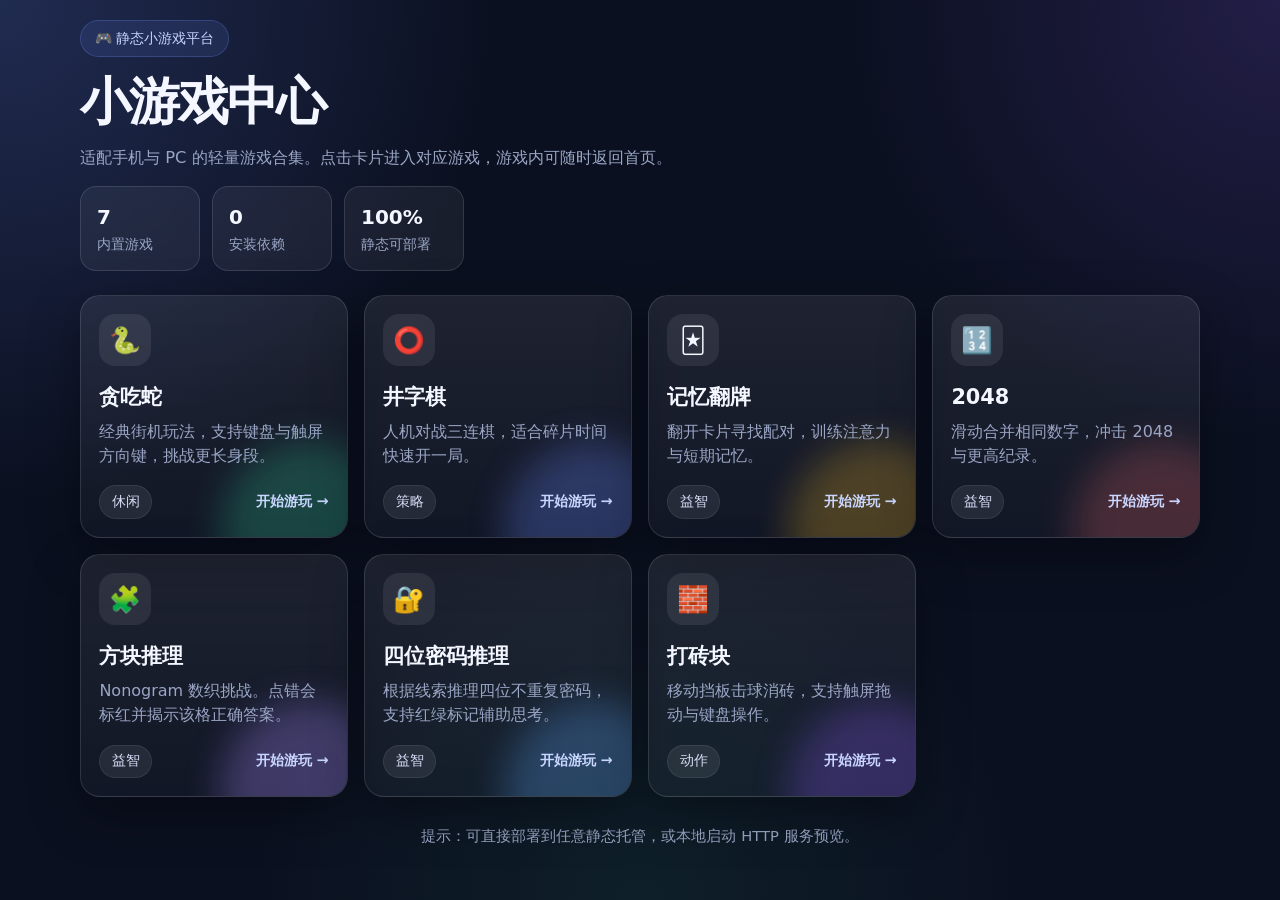
==== index.html @ 21e4bbce "接入方块推理并修复点错无反馈问题 修复错误提示与标红被刷新覆盖的问题：点错会扣生命、标红并显示该格正确答案，同时将游戏并入平台入口。" ====
<!DOCTYPE html>
<html lang="zh-CN">
<head>
  <meta charset="UTF-8" />
  <meta name="viewport" content="width=device-width, initial-scale=1, viewport-fit=cover" />
  <meta name="theme-color" content="#0b1020" />
  <title>小游戏中心</title>
  <link rel="stylesheet" href="css/style.css" />
</head>
<body>
  <main class="page anim-page">
    <section class="hero anim-stagger">
      <div class="hero-badge">🎮 静态小游戏平台</div>
      <h1>小游戏中心</h1>
      <p>适配手机与 PC 的轻量游戏合集。点击卡片进入对应游戏，游戏内可随时返回首页。</p>
      <div class="stats">
        <div class="stat"><strong>7</strong><span>内置游戏</span></div>
        <div class="stat"><strong>0</strong><span>安装依赖</span></div>
        <div class="stat"><strong>100%</strong><span>静态可部署</span></div>
      </div>
    </section>

    <section class="game-grid anim-stagger" aria-label="游戏列表">
      <a class="game-card" href="games/snake/index.html" style="--accent: rgba(52, 211, 153, 0.45)">
        <div class="icon">🐍</div>
        <h2>贪吃蛇</h2>
        <p>经典街机玩法，支持键盘与触屏方向键，挑战更长身段。</p>
        <div class="meta">
          <span class="pill">休闲</span>
          <span class="play-link">开始游玩 →</span>
        </div>
      </a>

      <a class="game-card" href="games/tictactoe/index.html" style="--accent: rgba(108, 140, 255, 0.5)">
        <div class="icon">⭕</div>
        <h2>井字棋</h2>
        <p>人机对战三连棋，适合碎片时间快速开一局。</p>
        <div class="meta">
          <span class="pill">策略</span>
          <span class="play-link">开始游玩 →</span>
        </div>
      </a>

      <a class="game-card" href="games/memory/index.html" style="--accent: rgba(251, 191, 36, 0.45)">
        <div class="icon">🃏</div>
        <h2>记忆翻牌</h2>
        <p>翻开卡片寻找配对，训练注意力与短期记忆。</p>
        <div class="meta">
          <span class="pill">益智</span>
          <span class="play-link">开始游玩 →</span>
        </div>
      </a>

      <a class="game-card" href="games/2048/index.html" style="--accent: rgba(248, 113, 113, 0.42)">
        <div class="icon">🔢</div>
        <h2>2048</h2>
        <p>滑动合并相同数字，冲击 2048 与更高纪录。</p>
        <div class="meta">
          <span class="pill">益智</span>
          <span class="play-link">开始游玩 →</span>
        </div>
      </a>



      <a class="game-card" href="games/nonogram/index.html" style="--accent: rgba(167, 139, 250, 0.55)">
        <div class="icon">🧩</div>
        <h2>方块推理</h2>
        <p>Nonogram 数织挑战。点错会标红并揭示该格正确答案。</p>
        <div class="meta">
          <span class="pill">益智</span>
          <span class="play-link">开始游玩 →</span>
        </div>
      </a>

      <a class="game-card" href="games/password/index.html" style="--accent: rgba(96, 165, 250, 0.5)">
        <div class="icon">🔐</div>
        <h2>四位密码推理</h2>
        <p>根据线索推理四位不重复密码，支持红绿标记辅助思考。</p>
        <div class="meta">
          <span class="pill">益智</span>
          <span class="play-link">开始游玩 →</span>
        </div>
      </a>

      <a class="game-card" href="games/breakout/index.html" style="--accent: rgba(139, 92, 246, 0.5)">
        <div class="icon">🧱</div>
        <h2>打砖块</h2>
        <p>移动挡板击球消砖，支持触屏拖动与键盘操作。</p>
        <div class="meta">
          <span class="pill">动作</span>
          <span class="play-link">开始游玩 →</span>
        </div>
      </a>
    </section>

    <p class="footer-note">提示：可直接部署到任意静态托管，或本地启动 HTTP 服务预览。</p>
  </main>
</body>
</html>
---- css/style.css ----
:root {
  --bg: #0b1020;
  --bg-soft: #121933;
  --card: rgba(255, 255, 255, 0.06);
  --card-hover: rgba(255, 255, 255, 0.1);
  --border: rgba(255, 255, 255, 0.12);
  --text: #f4f7ff;
  --muted: #9aa6c5;
  --primary: #6c8cff;
  --primary-2: #8b5cf6;
  --success: #34d399;
  --danger: #f87171;
  --warning: #fbbf24;
  --shadow: 0 18px 50px rgba(0, 0, 0, 0.35);
  --radius: 20px;
  --safe-top: env(safe-area-inset-top, 0px);
  --safe-bottom: env(safe-area-inset-bottom, 0px);
  --safe-left: env(safe-area-inset-left, 0px);
  --safe-right: env(safe-area-inset-right, 0px);
}

* {
  box-sizing: border-box;
  -webkit-tap-highlight-color: transparent;
}

html, body {
  margin: 0;
  padding: 0;
  min-height: 100%;
}

body {
  font-family: "SF Pro Display", "PingFang SC", "Segoe UI", system-ui, -apple-system, sans-serif;
  color: var(--text);
  background:
    radial-gradient(circle at top left, rgba(108, 140, 255, 0.22), transparent 32%),
    radial-gradient(circle at top right, rgba(139, 92, 246, 0.18), transparent 28%),
    radial-gradient(circle at bottom, rgba(52, 211, 153, 0.08), transparent 35%),
    var(--bg);
  background-attachment: fixed;
  line-height: 1.5;
}

a {
  color: inherit;
  text-decoration: none;
}

button, input {
  font: inherit;
}

.page {
  width: min(1120px, calc(100% - 2rem));
  margin: 0 auto;
  padding: calc(1.25rem + var(--safe-top)) 0 calc(2rem + var(--safe-bottom));
}

.hero {
  display: grid;
  gap: 1rem;
  margin-bottom: 1.5rem;
}

.hero-badge {
  display: inline-flex;
  align-items: center;
  gap: 0.5rem;
  width: fit-content;
  padding: 0.45rem 0.85rem;
  border-radius: 999px;
  background: rgba(108, 140, 255, 0.12);
  border: 1px solid rgba(108, 140, 255, 0.25);
  color: #c7d4ff;
  font-size: 0.875rem;
}

.hero h1 {
  margin: 0;
  font-size: clamp(2rem, 5vw, 3.2rem);
  letter-spacing: -0.04em;
  line-height: 1.1;
}

.hero p {
  margin: 0;
  max-width: 42rem;
  color: var(--muted);
  font-size: 1.02rem;
}

.stats {
  display: flex;
  flex-wrap: wrap;
  gap: 0.75rem;
}

.stat {
  min-width: 7.5rem;
  padding: 0.9rem 1rem;
  border-radius: 16px;
  background: var(--card);
  border: 1px solid var(--border);
  backdrop-filter: blur(12px);
}

.stat strong {
  display: block;
  font-size: 1.25rem;
}

.stat span {
  color: var(--muted);
  font-size: 0.875rem;
}

.game-grid {
  display: grid;
  grid-template-columns: repeat(auto-fill, minmax(240px, 1fr));
  gap: 1rem;
}

.game-card {
  position: relative;
  overflow: hidden;
  display: flex;
  flex-direction: column;
  min-height: 240px;
  padding: 1.15rem;
  border-radius: var(--radius);
  background: linear-gradient(180deg, rgba(255, 255, 255, 0.08), rgba(255, 255, 255, 0.03));
  border: 1px solid var(--border);
  box-shadow: var(--shadow);
  transition: transform 0.2s ease, border-color 0.2s ease, background 0.2s ease;
}

.game-card::before {
  content: "";
  position: absolute;
  inset: auto -20% -35% auto;
  width: 180px;
  height: 180px;
  border-radius: 50%;
  background: var(--accent, rgba(108, 140, 255, 0.35));
  filter: blur(18px);
  opacity: 0.55;
  pointer-events: none;
}

.game-card:hover,
.game-card:focus-visible {
  transform: translateY(-4px);
  border-color: rgba(255, 255, 255, 0.22);
  background: var(--card-hover);
  outline: none;
}

.game-card .icon {
  position: relative;
  z-index: 1;
  width: 3.2rem;
  height: 3.2rem;
  display: grid;
  place-items: center;
  border-radius: 16px;
  background: rgba(255, 255, 255, 0.08);
  font-size: 1.6rem;
  margin-bottom: 1rem;
}

.game-card h2 {
  position: relative;
  z-index: 1;
  margin: 0 0 0.45rem;
  font-size: 1.3rem;
}

.game-card p {
  position: relative;
  z-index: 1;
  margin: 0;
  color: var(--muted);
  flex: 1;
}

.game-card .meta {
  position: relative;
  z-index: 1;
  display: flex;
  justify-content: space-between;
  align-items: center;
  gap: 0.75rem;
  margin-top: 1.1rem;
  color: #d7def7;
  font-size: 0.9rem;
}

.pill {
  display: inline-flex;
  align-items: center;
  padding: 0.3rem 0.7rem;
  border-radius: 999px;
  background: rgba(255, 255, 255, 0.08);
  border: 1px solid rgba(255, 255, 255, 0.08);
}

.play-link {
  color: #c9d6ff;
  font-weight: 600;
}

.footer-note {
  margin-top: 1.75rem;
  color: var(--muted);
  font-size: 0.92rem;
  text-align: center;
}

/* Shared game shell */
.game-shell {
  width: min(960px, calc(100% - 1.5rem));
  margin: 0 auto;
  padding: calc(1rem + var(--safe-top)) 0 calc(1.5rem + var(--safe-bottom));
}

.topbar {
  display: flex;
  align-items: center;
  justify-content: space-between;
  gap: 0.75rem;
  margin-bottom: 1rem;
}

.topbar h1 {
  margin: 0;
  font-size: clamp(1.35rem, 4vw, 1.9rem);
  letter-spacing: -0.03em;
}

.btn {
  appearance: none;
  border: 1px solid var(--border);
  background: rgba(255, 255, 255, 0.06);
  color: var(--text);
  border-radius: 14px;
  padding: 0.7rem 1rem;
  cursor: pointer;
  transition: transform 0.15s ease, background 0.15s ease, border-color 0.15s ease;
  white-space: nowrap;
}

.btn:hover,
.btn:focus-visible {
  background: rgba(255, 255, 255, 0.12);
  border-color: rgba(255, 255, 255, 0.22);
  outline: none;
}

.btn:active {
  transform: scale(0.98);
}

.btn-primary {
  background: linear-gradient(135deg, var(--primary), var(--primary-2));
  border-color: transparent;
  color: white;
  font-weight: 600;
}

.btn-primary:hover,
.btn-primary:focus-visible {
  background: linear-gradient(135deg, #7b98ff, #9b74ff);
}

.panel {
  background: rgba(255, 255, 255, 0.05);
  border: 1px solid var(--border);
  border-radius: var(--radius);
  box-shadow: var(--shadow);
  padding: 1rem;
}

.panel + .panel {
  margin-top: 1rem;
}

.score-row {
  display: flex;
  flex-wrap: wrap;
  gap: 0.75rem;
  margin-bottom: 1rem;
}

.score-box {
  flex: 1;
  min-width: 100px;
  padding: 0.85rem 1rem;
  border-radius: 16px;
  background: rgba(255, 255, 255, 0.05);
  border: 1px solid var(--border);
}

.score-box span {
  display: block;
  color: var(--muted);
  font-size: 0.82rem;
}

.score-box strong {
  font-size: 1.35rem;
}

.hint {
  color: var(--muted);
  font-size: 0.92rem;
  margin: 0.75rem 0 0;
}

.canvas-wrap {
  display: grid;
  place-items: center;
  overflow: hidden;
}

canvas, .board {
  max-width: 100%;
  touch-action: none;
  border-radius: 16px;
  background: #0a0f1d;
  border: 1px solid var(--border);
}

.controls {
  display: grid;
  grid-template-columns: repeat(3, minmax(0, 1fr));
  gap: 0.6rem;
  max-width: 240px;
  margin: 1rem auto 0;
}

.controls .btn {
  min-height: 48px;
}

.controls .spacer {
  visibility: hidden;
}

.status {
  min-height: 1.5rem;
  margin: 0.75rem 0 0;
  color: #d7def7;
  font-weight: 600;
}

@media (max-width: 640px) {
  .page {
    width: min(100%, calc(100% - 1.25rem));
  }

  .game-shell {
    width: min(100%, calc(100% - 1rem));
  }

  .topbar {
    flex-wrap: wrap;
  }

  .hero p {
    font-size: 0.98rem;
  }
}


/* ===== Animations ===== */
@keyframes gc-fade-up {
  from { opacity: 0; transform: translateY(18px); }
  to { opacity: 1; transform: translateY(0); }
}

@keyframes gc-fade-in {
  from { opacity: 0; }
  to { opacity: 1; }
}

@keyframes gc-pop {
  0% { transform: scale(0.7); opacity: 0; }
  70% { transform: scale(1.08); opacity: 1; }
  100% { transform: scale(1); opacity: 1; }
}

@keyframes gc-pulse {
  0%, 100% { transform: scale(1); }
  50% { transform: scale(1.06); }
}

@keyframes gc-shake {
  0%, 100% { transform: translateX(0); }
  20% { transform: translateX(-6px); }
  40% { transform: translateX(6px); }
  60% { transform: translateX(-4px); }
  80% { transform: translateX(4px); }
}

@keyframes gc-glow {
  0%, 100% { box-shadow: 0 0 0 0 rgba(108, 140, 255, 0.0); }
  50% { box-shadow: 0 0 0 8px rgba(108, 140, 255, 0.12); }
}

@keyframes gc-score-bump {
  0% { transform: scale(1); }
  40% { transform: scale(1.18); color: #a5b4fc; }
  100% { transform: scale(1); }
}

@keyframes gc-win-flash {
  0%, 100% { filter: brightness(1); }
  50% { filter: brightness(1.25); }
}

@keyframes gc-float {
  0%, 100% { transform: translateY(0); }
  50% { transform: translateY(-4px); }
}

.anim-page {
  animation: gc-fade-up 0.55s ease both;
}

.anim-stagger > * {
  animation: gc-fade-up 0.5s ease both;
}

.anim-stagger > *:nth-child(1) { animation-delay: 0.04s; }
.anim-stagger > *:nth-child(2) { animation-delay: 0.1s; }
.anim-stagger > *:nth-child(3) { animation-delay: 0.16s; }
.anim-stagger > *:nth-child(4) { animation-delay: 0.22s; }
.anim-stagger > *:nth-child(5) { animation-delay: 0.28s; }
.anim-stagger > *:nth-child(6) { animation-delay: 0.34s; }
.anim-stagger > *:nth-child(7) { animation-delay: 0.4s; }
.anim-stagger > *:nth-child(8) { animation-delay: 0.46s; }

.game-card {
  transition: transform 0.28s cubic-bezier(.2,.8,.2,1), border-color 0.2s ease, background 0.2s ease, box-shadow 0.28s ease;
}

.game-card:hover,
.game-card:focus-visible {
  box-shadow: 0 22px 55px rgba(0, 0, 0, 0.42);
}

.game-card .icon {
  transition: transform 0.28s ease;
  animation: gc-float 3.2s ease-in-out infinite;
}

.game-card:hover .icon,
.game-card:focus-visible .icon {
  transform: scale(1.08) rotate(-4deg);
  animation: none;
}

.game-card .play-link {
  transition: transform 0.2s ease, color 0.2s ease;
}

.game-card:hover .play-link {
  transform: translateX(4px);
  color: #e8edff;
}

.btn, .btn-primary {
  transition: transform 0.15s ease, background 0.15s ease, border-color 0.15s ease, box-shadow 0.2s ease;
}

.btn-primary:hover,
.btn-primary:focus-visible {
  box-shadow: 0 10px 24px rgba(108, 140, 255, 0.28);
}

.score-box strong.bump {
  display: inline-block;
  animation: gc-score-bump 0.35s ease;
}

.status.success-anim,
.success-anim {
  animation: gc-pop 0.4s ease;
  color: var(--success);
}

.status.fail-anim,
.fail-anim {
  animation: gc-shake 0.4s ease;
  color: var(--danger);
}

.score-box strong {
  display: inline-block;
  transform-origin: center;
}

.panel {
  animation: gc-fade-up 0.45s ease both;
}

.topbar {
  animation: gc-fade-in 0.35s ease both;
}

@media (prefers-reduced-motion: reduce) {
  *, *::before, *::after {
    animation: none !important;
    transition: none !important;
  }
}
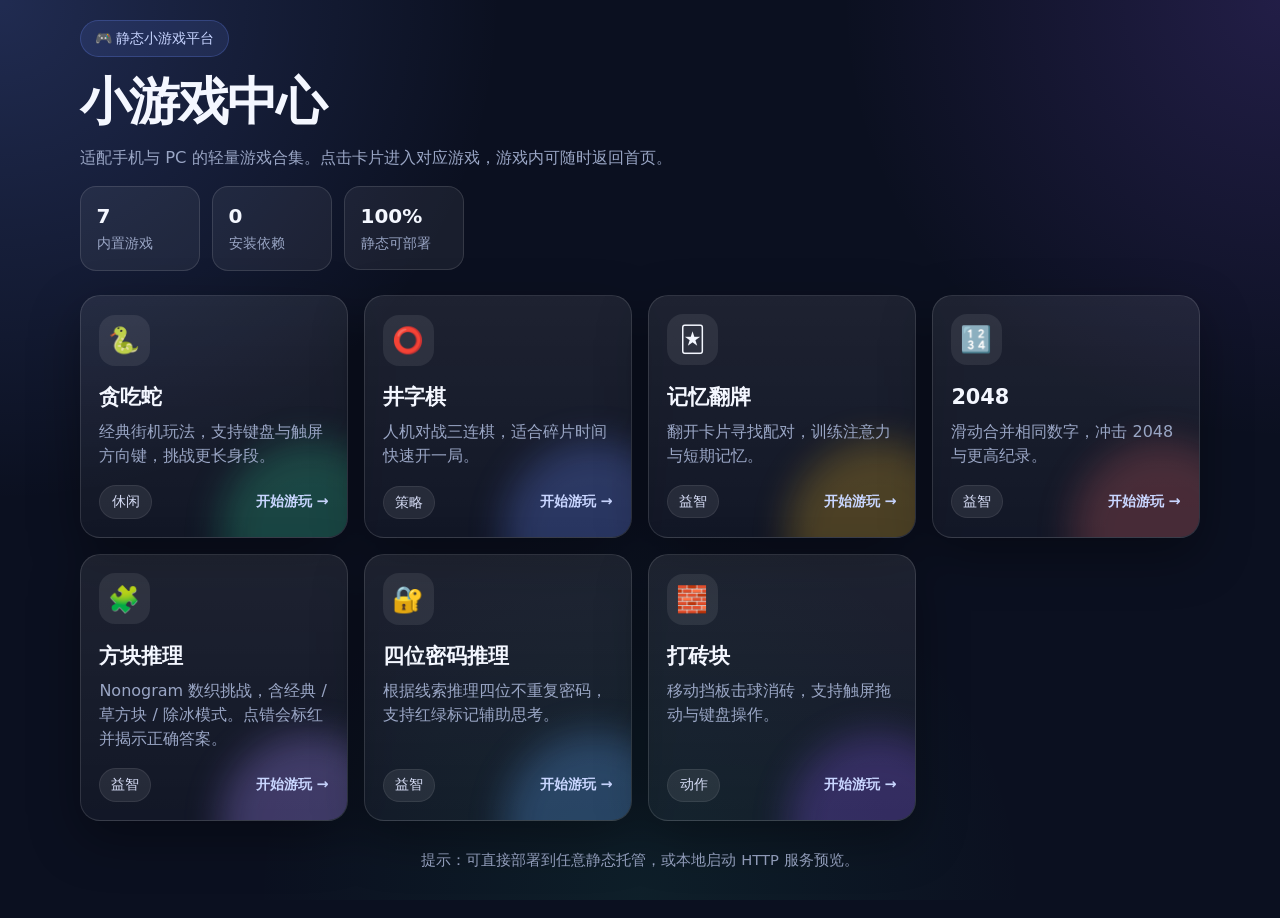
==== commit e120616f: "为方块推理增加草方块与除冰模式" ====
--- a/index.html
+++ b/index.html
@@ -66,7 +66,7 @@
       <a class="game-card" href="games/nonogram/index.html" style="--accent: rgba(167, 139, 250, 0.55)">
         <div class="icon">🧩</div>
         <h2>方块推理</h2>
-        <p>Nonogram 数织挑战。点错会标红并揭示该格正确答案。</p>
+        <p>Nonogram 数织挑战，含经典 / 草方块 / 除冰模式。点错会标红并揭示正确答案。</p>
         <div class="meta">
           <span class="pill">益智</span>
           <span class="play-link">开始游玩 →</span>
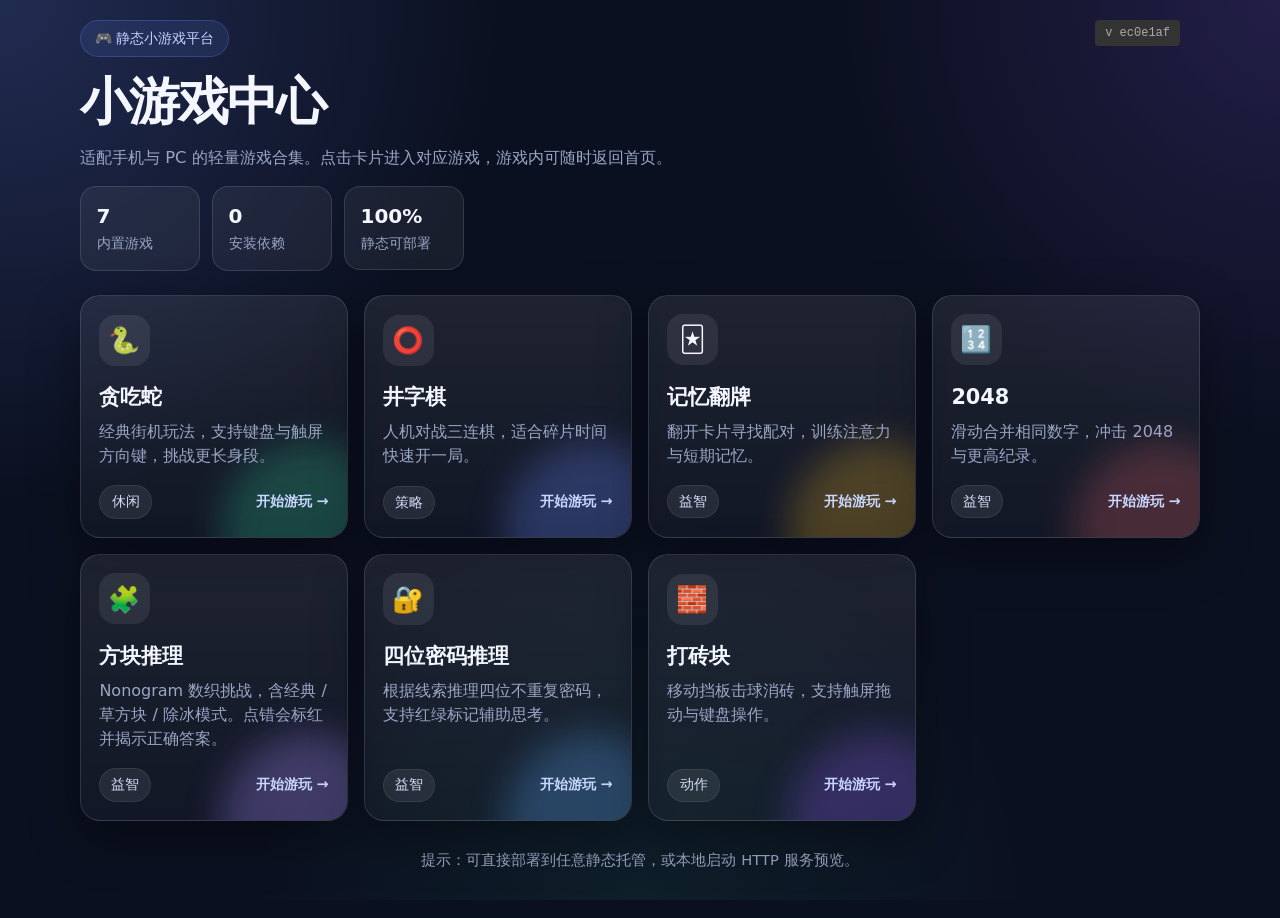
==== commit 3512e5e9: ""添加版本号到游戏中心右上角"" ====
--- a/index.html
+++ b/index.html
@@ -9,7 +9,7 @@
 </head>
 <body>
   <main class="page anim-page">
-    <section class="hero anim-stagger">
+    <section class="hero anim-stagger"><div style="position: absolute; top: 20px; right: 20px; background: #333; color: #aaa; padding: 4px 10px; border-radius: 4px; font-size: 12px; font-family: monospace;">v ec0e1af</div>
       <div class="hero-badge">🎮 静态小游戏平台</div>
       <h1>小游戏中心</h1>
       <p>适配手机与 PC 的轻量游戏合集。点击卡片进入对应游戏，游戏内可随时返回首页。</p>
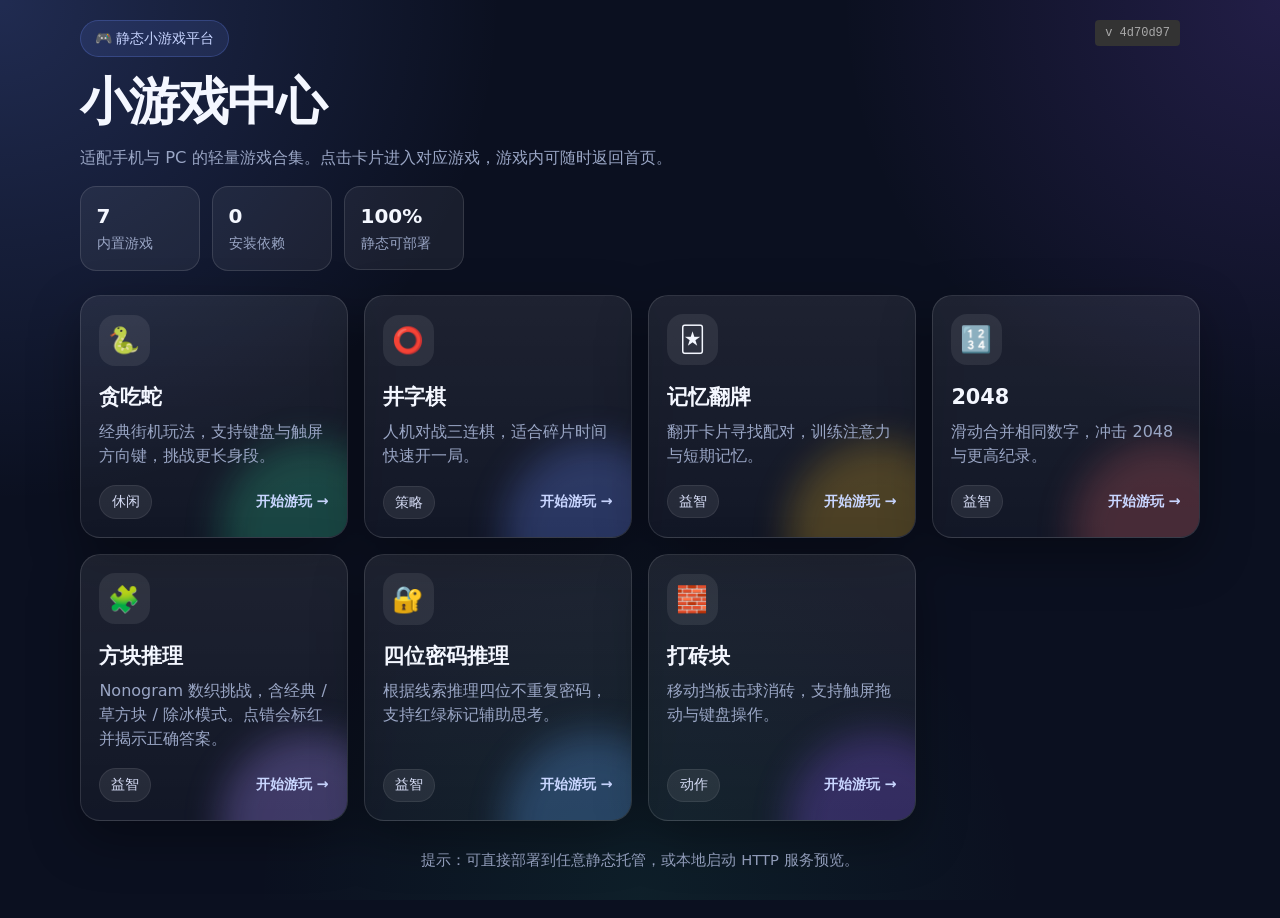
==== commit b5fec7a1: "更新方块推理游戏小版本号至 v 4d70d97" ====
--- a/index.html
+++ b/index.html
@@ -9,7 +9,7 @@
 </head>
 <body>
   <main class="page anim-page">
-    <section class="hero anim-stagger"><div style="position: absolute; top: 20px; right: 20px; background: #333; color: #aaa; padding: 4px 10px; border-radius: 4px; font-size: 12px; font-family: monospace;">v ec0e1af</div>
+    <section class="hero anim-stagger"><div style="position: absolute; top: 20px; right: 20px; background: #333; color: #aaa; padding: 4px 10px; border-radius: 4px; font-size: 12px; font-family: monospace;">v 4d70d97</div>
       <div class="hero-badge">🎮 静态小游戏平台</div>
       <h1>小游戏中心</h1>
       <p>适配手机与 PC 的轻量游戏合集。点击卡片进入对应游戏，游戏内可随时返回首页。</p>
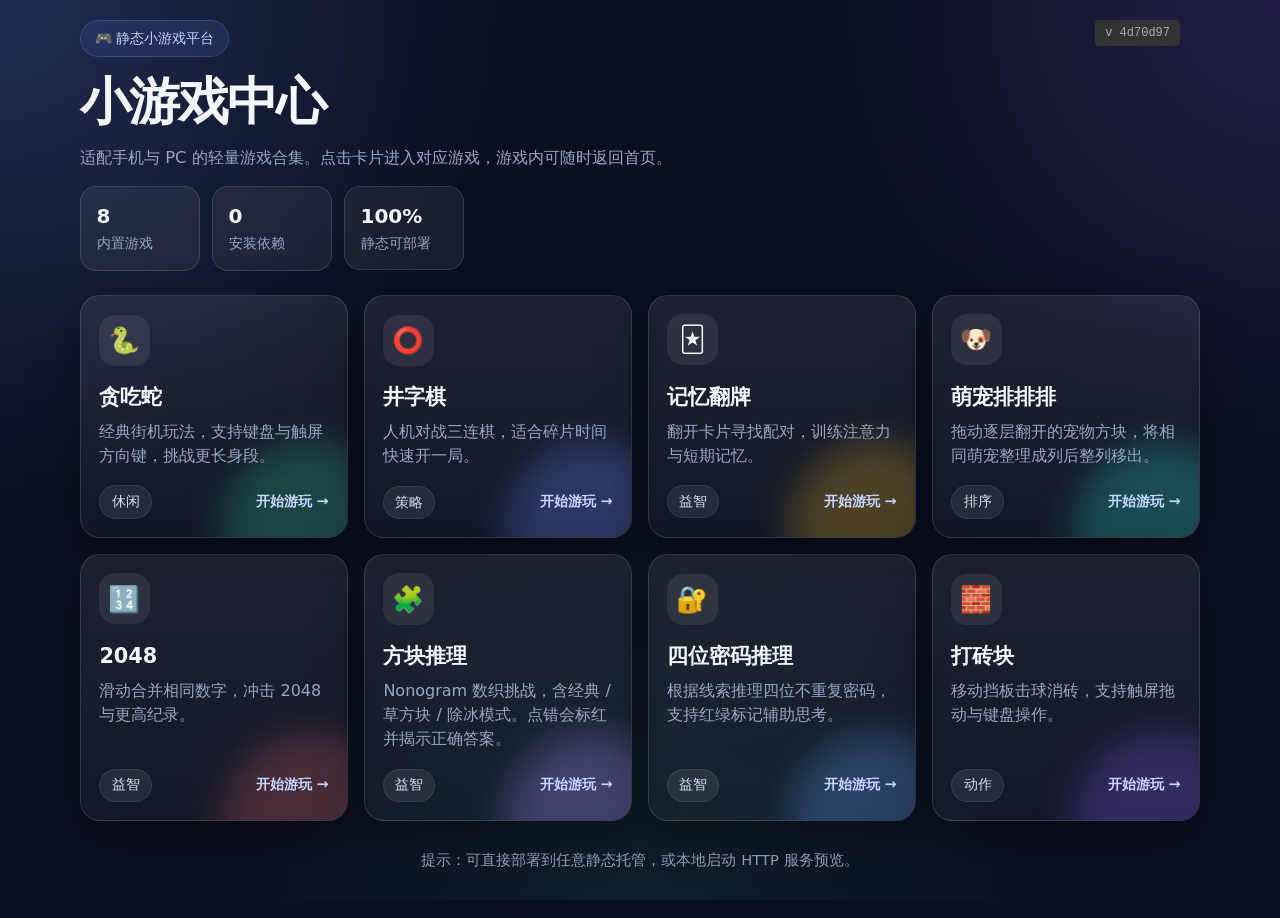
==== commit 05459a6d: "新增萌宠排排排游戏" ====
--- a/index.html
+++ b/index.html
@@ -14,7 +14,7 @@
       <h1>小游戏中心</h1>
       <p>适配手机与 PC 的轻量游戏合集。点击卡片进入对应游戏，游戏内可随时返回首页。</p>
       <div class="stats">
-        <div class="stat"><strong>7</strong><span>内置游戏</span></div>
+        <div class="stat"><strong>8</strong><span>内置游戏</span></div>
         <div class="stat"><strong>0</strong><span>安装依赖</span></div>
         <div class="stat"><strong>100%</strong><span>静态可部署</span></div>
       </div>
@@ -47,6 +47,16 @@
         <p>翻开卡片寻找配对，训练注意力与短期记忆。</p>
         <div class="meta">
           <span class="pill">益智</span>
+          <span class="play-link">开始游玩 →</span>
+        </div>
+      </a>
+
+      <a class="game-card" href="games/pet-match/index.html" style="--accent: rgba(45, 212, 191, 0.5)">
+        <div class="icon">🐶</div>
+        <h2>萌宠排排排</h2>
+        <p>拖动逐层翻开的宠物方块，将相同萌宠整理成列后整列移出。</p>
+        <div class="meta">
+          <span class="pill">排序</span>
           <span class="play-link">开始游玩 →</span>
         </div>
       </a>
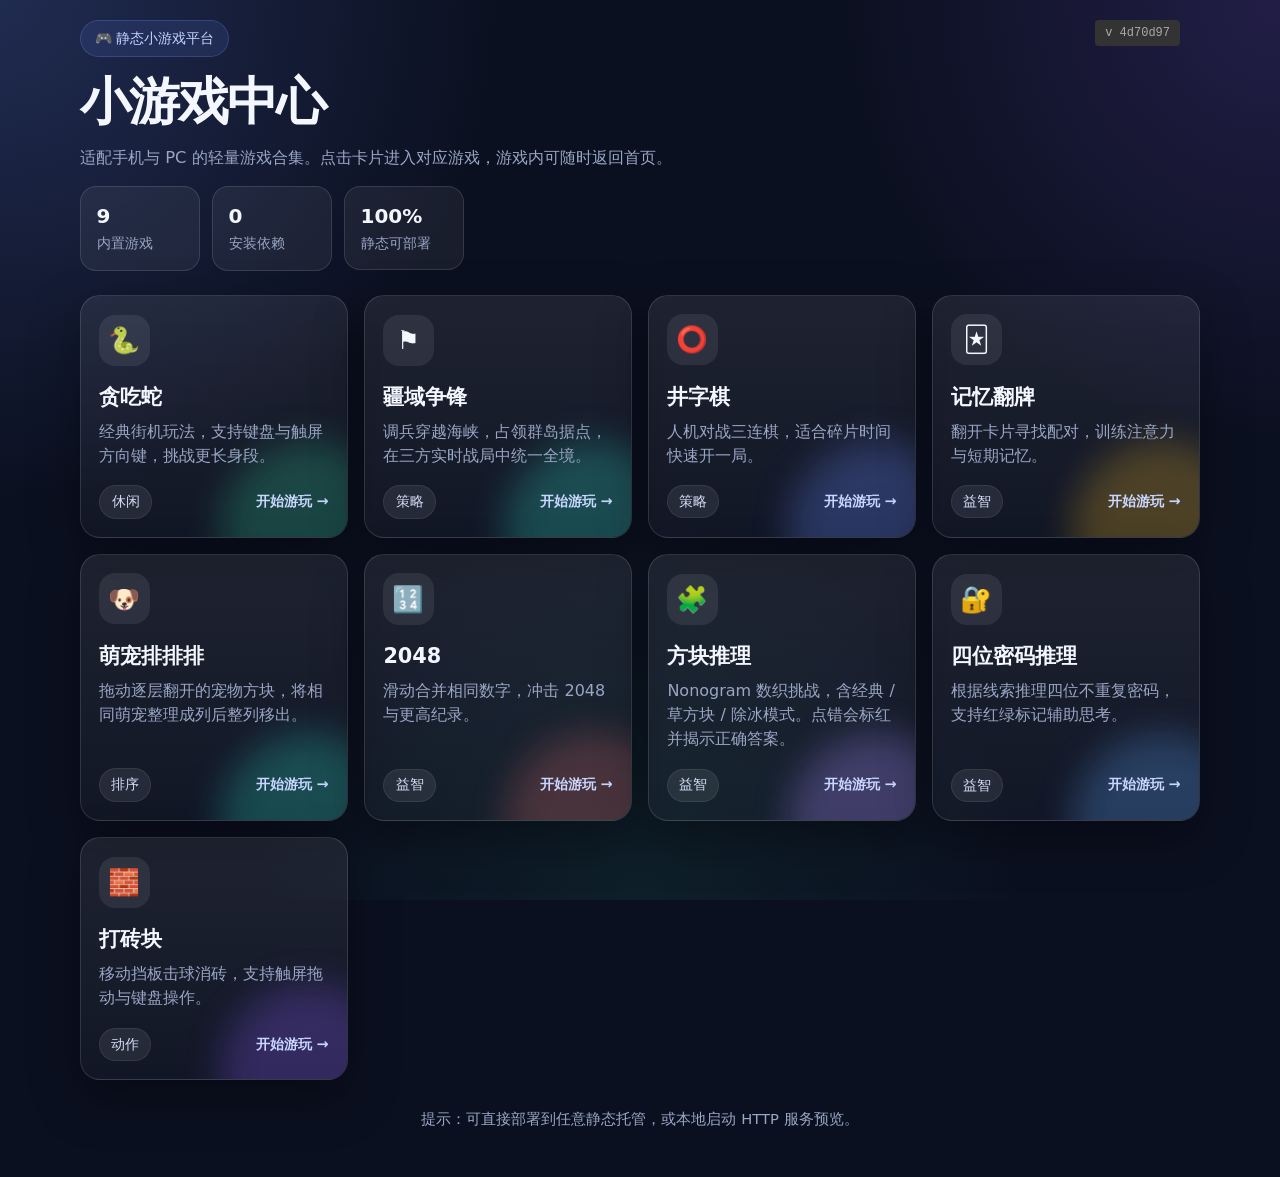
==== commit d2872d2b: "新增疆域争锋地图大战游戏" ====
--- a/index.html
+++ b/index.html
@@ -14,7 +14,7 @@
       <h1>小游戏中心</h1>
       <p>适配手机与 PC 的轻量游戏合集。点击卡片进入对应游戏，游戏内可随时返回首页。</p>
       <div class="stats">
-        <div class="stat"><strong>8</strong><span>内置游戏</span></div>
+        <div class="stat"><strong>9</strong><span>内置游戏</span></div>
         <div class="stat"><strong>0</strong><span>安装依赖</span></div>
         <div class="stat"><strong>100%</strong><span>静态可部署</span></div>
       </div>
@@ -27,6 +27,16 @@
         <p>经典街机玩法，支持键盘与触屏方向键，挑战更长身段。</p>
         <div class="meta">
           <span class="pill">休闲</span>
+          <span class="play-link">开始游玩 →</span>
+        </div>
+      </a>
+
+      <a class="game-card" href="games/map-war/index.html" style="--accent: rgba(49, 211, 189, 0.5)">
+        <div class="icon">⚑</div>
+        <h2>疆域争锋</h2>
+        <p>调兵穿越海峡，占领群岛据点，在三方实时战局中统一全境。</p>
+        <div class="meta">
+          <span class="pill">策略</span>
           <span class="play-link">开始游玩 →</span>
         </div>
       </a>
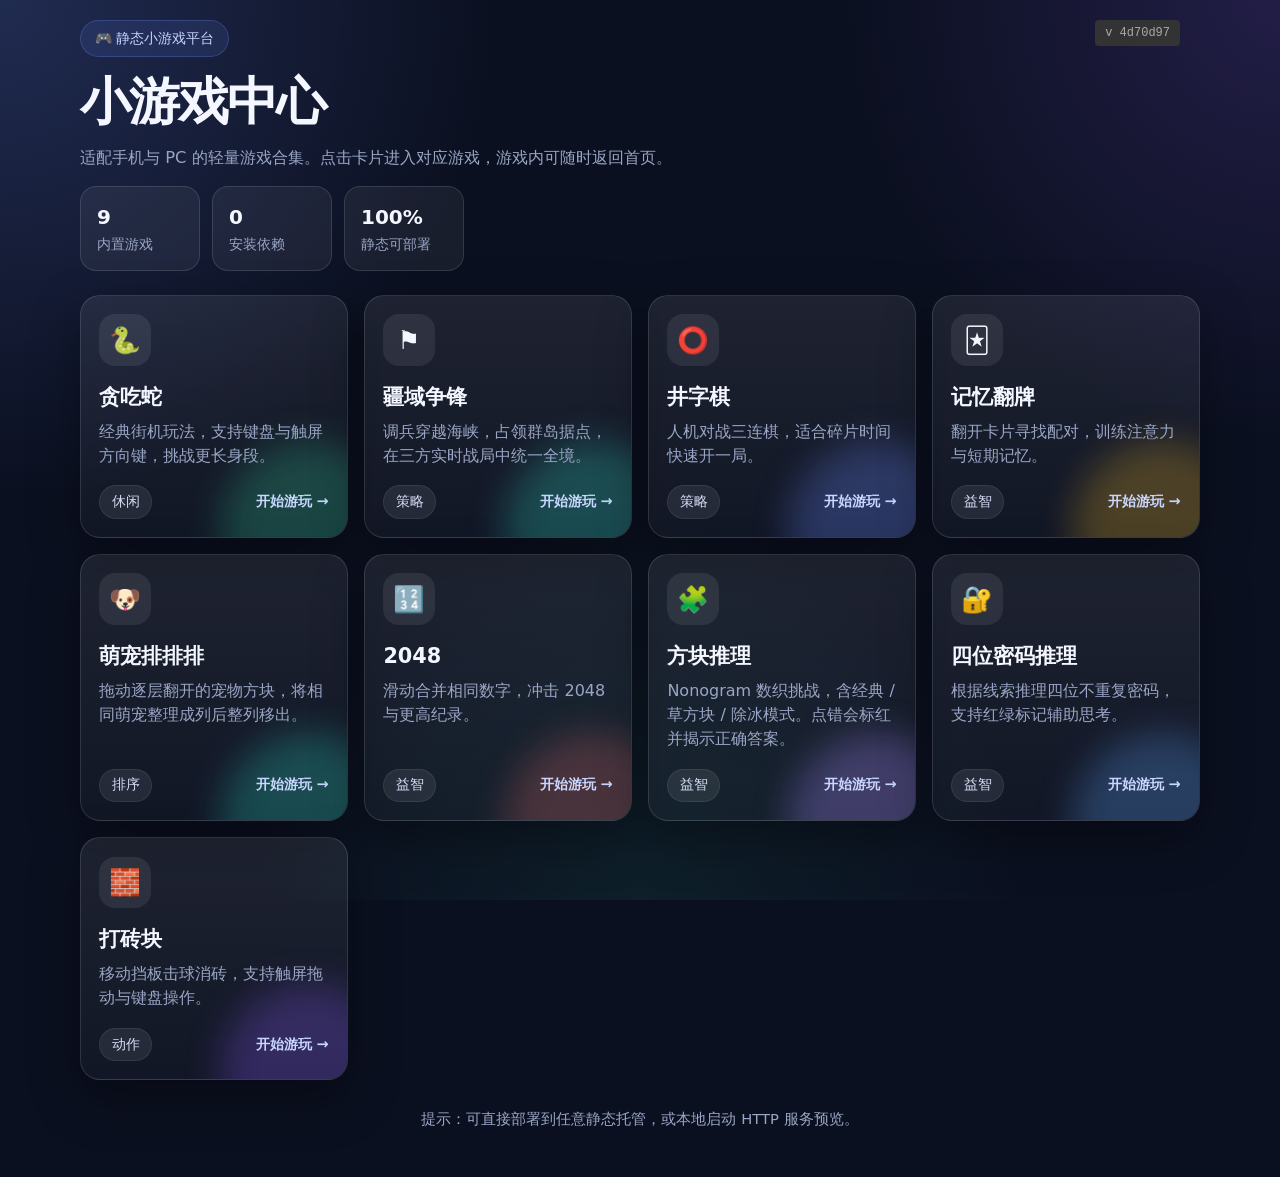
==== commit c3a360de: "优化移动端视口与萌宠关卡可解性" ====
--- a/index.html
+++ b/index.html
@@ -2,7 +2,7 @@
 <html lang="zh-CN">
 <head>
   <meta charset="UTF-8" />
-  <meta name="viewport" content="width=device-width, initial-scale=1, viewport-fit=cover" />
+  <meta name="viewport" content="width=device-width, initial-scale=1, maximum-scale=1, user-scalable=no, viewport-fit=cover" />
   <meta name="theme-color" content="#0b1020" />
   <title>小游戏中心</title>
   <link rel="stylesheet" href="css/style.css" />
--- a/css/style.css
+++ b/css/style.css
@@ -24,10 +24,17 @@
   -webkit-tap-highlight-color: transparent;
 }
 
-html, body {
+html {
+  min-height: 100%;
+  min-height: 100dvh;
+  touch-action: manipulation;
+}
+
+body {
   margin: 0;
+  min-height: 100vh;
+  min-height: 100dvh;
   padding: 0;
-  min-height: 100%;
 }
 
 body {
@@ -53,6 +60,8 @@
 
 .page {
   width: min(1120px, calc(100% - 2rem));
+  min-height: 100vh;
+  min-height: 100dvh;
   margin: 0 auto;
   padding: calc(1.25rem + var(--safe-top)) 0 calc(2rem + var(--safe-bottom));
 }
@@ -220,6 +229,8 @@
 /* Shared game shell */
 .game-shell {
   width: min(960px, calc(100% - 1.5rem));
+  min-height: 100vh;
+  min-height: 100dvh;
   margin: 0 auto;
   padding: calc(1rem + var(--safe-top)) 0 calc(1.5rem + var(--safe-bottom));
 }
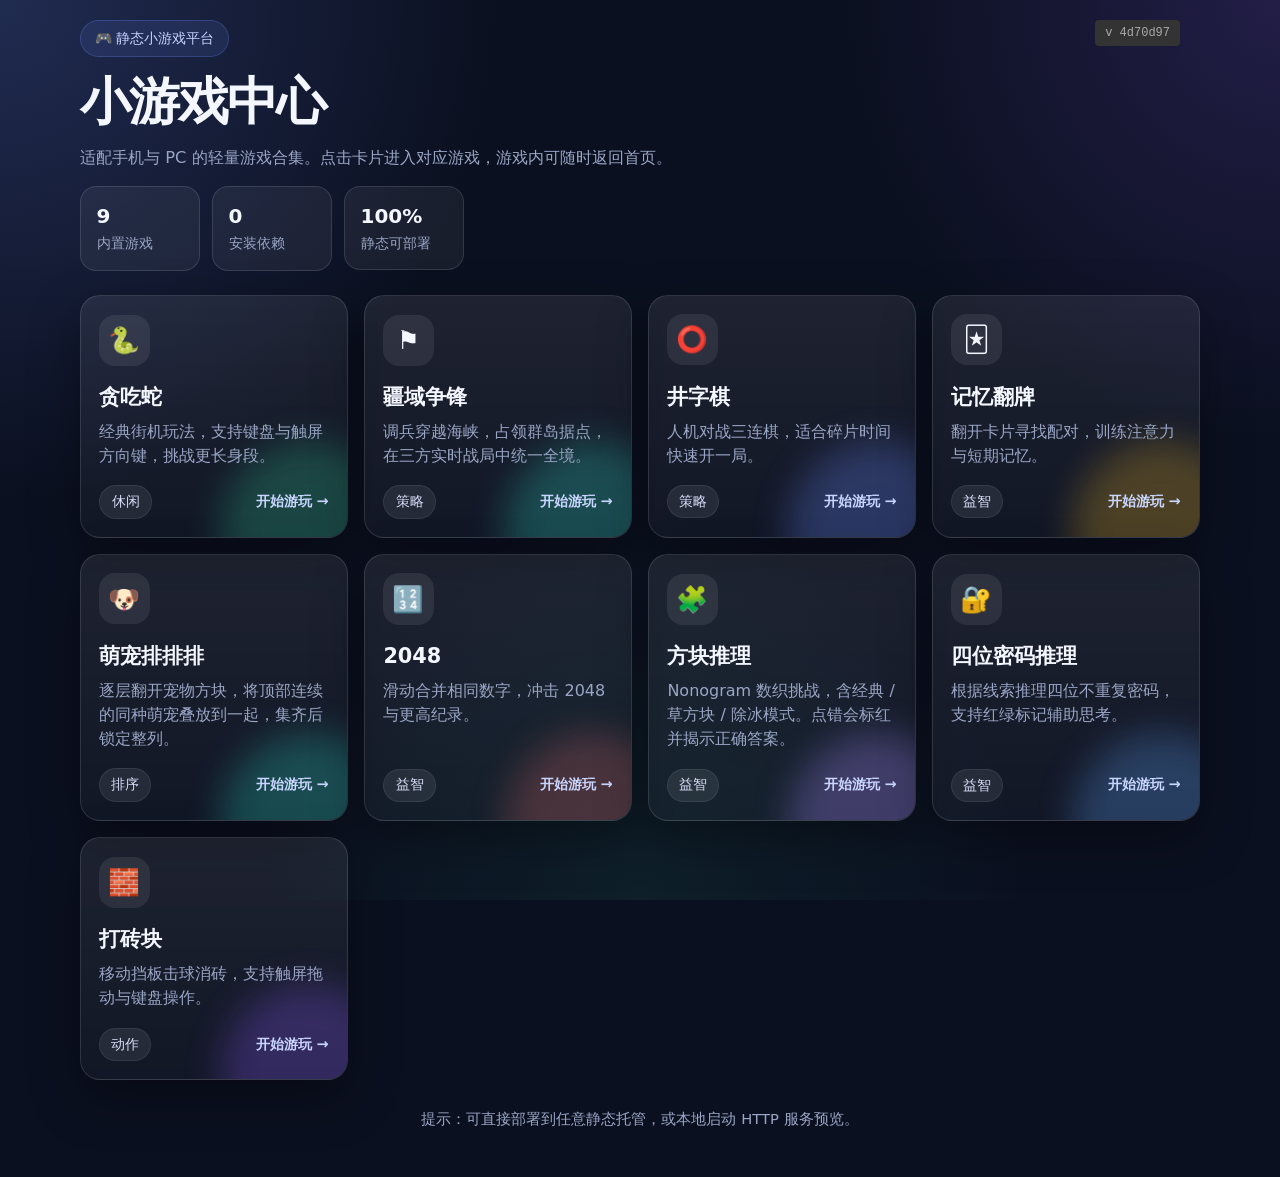
==== commit 9fc13b36: "修复萌宠排排排移动与完成规则" ====
--- a/index.html
+++ b/index.html
@@ -64,7 +64,7 @@
       <a class="game-card" href="games/pet-match/index.html" style="--accent: rgba(45, 212, 191, 0.5)">
         <div class="icon">🐶</div>
         <h2>萌宠排排排</h2>
-        <p>拖动逐层翻开的宠物方块，将相同萌宠整理成列后整列移出。</p>
+        <p>逐层翻开宠物方块，将顶部连续的同种萌宠叠放到一起，集齐后锁定整列。</p>
         <div class="meta">
           <span class="pill">排序</span>
           <span class="play-link">开始游玩 →</span>
